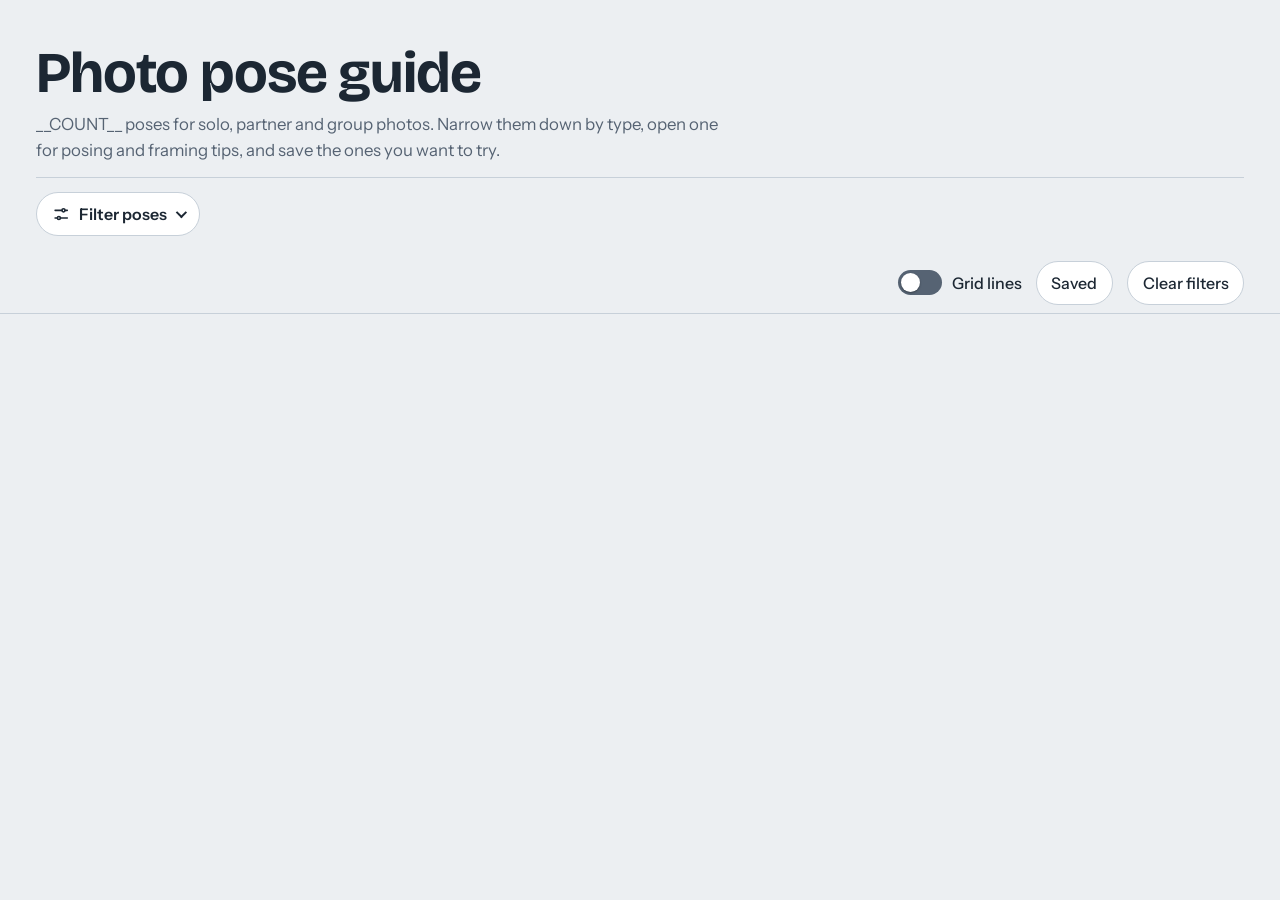
==== generator/template.html @ 7b7f2064 "feat: update filter chip counts live as filters change Each chip count shows how many poses that tag" ====
<!doctype html>
<html lang="en">
<head>
<meta charset="utf-8">
<meta name="viewport" content="width=device-width, initial-scale=1, viewport-fit=cover">
<title>Photo pose guide</title>
<meta name="description" content="__COUNT__ illustrated photo poses for solo, partner and group shots, with posing and framing tips. Filter by type, setting, shot and angle.">
<link rel="icon" href="data:image/svg+xml,%3Csvg xmlns='http://www.w3.org/2000/svg' viewBox='0 0 100 100'%3E%3Ctext y='.9em' font-size='90'%3E%F0%9F%93%B8%3C/text%3E%3C/svg%3E">
<link rel="stylesheet" href="https://fonts.googleapis.com/css2?family=Bricolage+Grotesque:opsz,wght@12..96,500;12..96,700&family=Instrument+Sans:wght@400;500;600&display=swap">
<style>
:root{
  --bg:#ECEFF2;--surface:#FFFFFF;--ink:#1C2733;--muted:#566373;--line:#C7D0D9;--accent:#0E6E6A;--accent-ink:#FFFFFF;
  --star:#9A6400;--veil:rgba(20,28,37,.72);--frame:#FFFFFF;
  --display:"Bricolage Grotesque","Avenir Next","Segoe UI",system-ui,sans-serif;
  --body:"Instrument Sans","Segoe UI",system-ui,-apple-system,sans-serif;
  color-scheme:light;
  box-sizing:border-box;padding-top:env(safe-area-inset-top,0px);padding-bottom:env(safe-area-inset-bottom,0px);
}
@media (prefers-color-scheme: dark){
  :root:not([data-theme="light"]){
    --bg:#10161C;--surface:#19212A;--ink:#E9EEF3;--muted:#A3AFBC;--line:#34414E;--accent:#5CCBC6;--accent-ink:#082120;
    --star:#F2C14E;--veil:rgba(4,8,12,.8);--frame:#19212A;color-scheme:dark;
  }
}
:root[data-theme="dark"]{
  --bg:#10161C;--surface:#19212A;--ink:#E9EEF3;--muted:#A3AFBC;--line:#34414E;--accent:#5CCBC6;--accent-ink:#082120;
  --star:#F2C14E;--veil:rgba(4,8,12,.8);--frame:#19212A;color-scheme:dark;
}
html{scroll-padding-top:env(safe-area-inset-top,0px);height:100%}
*,*::before,*::after{box-sizing:border-box}
body{margin:0;min-height:100%;background:var(--bg);color:var(--ink);font-family:var(--body);font-size:1rem;line-height:1.5;-webkit-text-size-adjust:100%}
body::before{content:"";position:fixed;inset:0 0 auto;height:env(safe-area-inset-top,0px);z-index:10;background:var(--bg)}
button,input{font:inherit;color:inherit}
button{cursor:pointer}
:focus-visible{outline:3px solid var(--accent);outline-offset:2px}
.wrap{max-width:1320px;margin:0 auto;padding:0 clamp(20px,5vw,36px)}

.intro{padding-top:clamp(22px,4vw,44px);padding-bottom:14px}
.intro h1{margin:0;font-family:var(--display);font-weight:700;font-size:clamp(2.1rem,6vw,3.6rem);line-height:1.02;letter-spacing:-.02em}
.intro p{margin:.6rem 0 0;max-width:62ch;color:var(--muted);font-size:1.05rem}

.filters{border-top:1px solid var(--line);padding:6px 0 2px}
.filters summary{list-style:none;display:flex;align-items:center;gap:.55rem;min-height:2.75rem;margin:8px 0;padding:.3rem .95rem;border:1px solid var(--line);border-radius:999px;background:var(--surface);font-weight:600;cursor:pointer;width:max-content}
.filters summary .ico{width:1.15rem;height:1.15rem;flex:none}
.filters[open] summary{margin-bottom:12px}
.filters summary::-webkit-details-marker{display:none}
.filters summary::after{content:"";width:.5rem;height:.5rem;border-right:2px solid currentColor;border-bottom:2px solid currentColor;transform:rotate(45deg) translateY(-2px);transition:transform .15s}
.filters[open] summary::after{transform:rotate(-135deg) translateY(-2px)}
.group{display:grid;grid-template-columns:5.2rem minmax(0,1fr);gap:.4rem .6rem;align-items:start;padding:.35rem 0}
.group h2{margin:.42rem 0 0;font-size:.9rem;font-weight:600;color:var(--muted)}
.chips{display:flex;flex-wrap:wrap;gap:.4rem}
.chip{min-height:2.5rem;padding:.3rem .8rem;border:1px solid var(--line);border-radius:999px;background:var(--surface);font-weight:500;font-size:.95rem;display:inline-flex;align-items:center;gap:.45rem}
.chip.zero:not([aria-pressed="true"]){opacity:.5}
.chip .n{font-size:.8rem;color:var(--muted);font-variant-numeric:tabular-nums}
.chip[aria-pressed="true"]{background:var(--accent);border-color:var(--accent);color:var(--accent-ink)}
.chip[aria-pressed="true"] .n{color:inherit;opacity:.85}
.active{display:flex;flex-wrap:wrap;gap:.4rem;padding:0 0 12px}
.active[hidden]{display:none}
.apill{min-height:2.25rem;padding:.15rem .55rem .15rem .85rem;border:1px solid var(--accent);border-radius:999px;background:var(--surface);font-weight:500;font-size:.92rem;display:inline-flex;align-items:center;gap:.4rem}
.apill .x{font-size:1.15rem;line-height:1;color:var(--muted)}
.badge{min-width:1.7rem;padding:.05rem .5rem;border-radius:999px;background:var(--accent);color:var(--accent-ink);font-size:.85rem;font-weight:600;line-height:1.4;text-align:center;font-variant-numeric:tabular-nums}
.badge[hidden]{display:none}
.search{width:min(100%,22rem);min-height:2.75rem;padding:.4rem .9rem;border:1px solid var(--line);border-radius:999px;background:var(--surface)}
.search::placeholder{color:var(--muted)}

.bar{position:sticky;top:env(safe-area-inset-top,0px);z-index:5;background:var(--bg);border-bottom:1px solid var(--line);margin-top:6px}
.bar .wrap{display:flex;flex-wrap:wrap;align-items:center;gap:.5rem .9rem;padding-top:.55rem;padding-bottom:.55rem}
.bar .count{margin:0 auto 0 0;font-weight:600;font-variant-numeric:tabular-nums}
.plain{min-height:2.75rem;padding:.3rem .9rem;border:1px solid var(--line);border-radius:999px;background:var(--surface);font-weight:500}
.plain[aria-pressed="true"]{background:var(--ink);border-color:var(--ink);color:var(--bg)}
.plain:disabled{opacity:.45;cursor:default}

.grid{list-style:none;margin:0;padding:18px 0 64px;display:grid;gap:22px 14px;grid-template-columns:repeat(auto-fill,minmax(min(46%,188px),1fr))}
.pose{display:block;width:100%;padding:0;border:0;background:none;text-align:left}
.frame{position:relative;display:block;aspect-ratio:3/4;border-radius:10px;overflow:hidden;background:var(--line)}
.frame svg{display:block;width:100%;height:100%}
.frame::before,.frame::after{content:"";position:absolute;width:16%;aspect-ratio:1;border:3px solid #fff;opacity:0;transition:opacity .12s;pointer-events:none;z-index:1}
.frame::before{left:7%;top:5.5%;border-right:0;border-bottom:0}
.frame::after{right:7%;bottom:5.5%;border-left:0;border-top:0}
.pose:hover .frame::before,.pose:hover .frame::after,.pose:focus-visible .frame::before,.pose:focus-visible .frame::after{opacity:.95}
.cap{display:flex;gap:.5rem;align-items:baseline;margin-top:.5rem}
.num{font-variant-numeric:tabular-nums;color:var(--muted);font-size:.9rem;min-width:1.7rem}
.name{font-family:var(--display);font-weight:700;font-size:1.06rem;line-height:1.2}
.saved-mark{margin-left:auto;color:var(--star);font-size:.95rem}
.meta{display:block;margin:.1rem 0 0 2.2rem;color:var(--muted);font-size:.85rem;line-height:1.35}
.empty{padding:48px 0 96px;max-width:46ch}
.empty p{margin:0 0 1rem;font-size:1.1rem}

dialog{width:min(1120px,100vw);max-width:100vw;max-height:100dvh;height:auto;margin:auto;padding:0;border:0;border-radius:16px;background:var(--surface);color:var(--ink)}
dialog::backdrop{background:var(--veil)}
.viewer{display:grid;grid-template-columns:minmax(0,auto) minmax(0,1fr);gap:0;max-height:min(100dvh,900px)}
.shot{position:relative;height:min(100dvh,900px);aspect-ratio:3/4;background:var(--line);touch-action:pan-y}
.shot svg{display:block;width:100%;height:100%}
.thirds-g{display:none;pointer-events:none}
body.thirds .thirds-g{display:inline}
.thirds-g line{vector-effect:non-scaling-stroke}
.info{display:flex;flex-direction:column;gap:.2rem;padding:clamp(22px,3vw,36px);overflow:auto;max-height:min(100dvh,900px)}
.pos{margin:0;color:var(--muted);font-variant-numeric:tabular-nums}
.info h2{margin:.1rem 3rem .5rem 0;font-family:var(--display);font-weight:700;font-size:clamp(1.9rem,4vw,2.8rem);line-height:1.05;letter-spacing:-.015em}
.tags{list-style:none;margin:0 0 .6rem;padding:0;display:flex;flex-wrap:wrap;gap:.35rem}
.tags li{padding:.15rem .65rem;border:1px solid var(--line);border-radius:999px;font-size:.88rem}
.info h3{margin:.9rem 0 .15rem;font-size:.95rem;font-weight:600;color:var(--muted)}
.info p.tip{margin:0;font-size:1.08rem;max-width:44ch}
.actions{display:flex;flex-wrap:wrap;gap:.5rem .9rem;align-items:center;margin-top:1.3rem}
.switch{display:inline-flex;align-items:center;gap:.6rem;min-height:2.75rem;padding:0;border:0;background:none;font-weight:500}
.switch .track{position:relative;flex:none;width:2.75rem;height:1.6rem;border-radius:999px;background:var(--muted);transition:background .15s}
.switch .track::after{content:"";position:absolute;top:.2rem;left:.2rem;width:1.2rem;height:1.2rem;border-radius:50%;background:var(--surface);box-shadow:0 1px 2px rgba(0,0,0,.35);transition:transform .15s}
.switch[aria-checked="true"] .track{background:var(--accent)}
.switch[aria-checked="true"] .track::after{transform:translateX(1.15rem)}
.save[aria-pressed="true"]{background:var(--star);border-color:var(--star);color:var(--surface)}
.nav{display:flex;gap:.5rem;margin-top:auto;padding-top:1.2rem}
.nav .plain{flex:1}
.close{position:absolute;top:10px;right:10px;width:2.75rem;height:2.75rem;border:1px solid var(--line);border-radius:999px;background:var(--surface);font-size:1.4rem;line-height:1}
@media (max-width:760px){
  dialog{width:100vw;height:100dvh;max-height:100dvh;border-radius:0}
  .viewer{grid-template-columns:minmax(0,1fr);max-height:none;height:100dvh;overflow:auto;align-content:start}
  .shot{height:auto;width:100%;max-height:none}
  .info{max-height:none;overflow:visible;padding-bottom:calc(24px + env(safe-area-inset-bottom,0px))}
  .close{position:fixed;top:calc(10px + env(safe-area-inset-top,0px))}
  .group{grid-template-columns:minmax(0,1fr);gap:.2rem}
  .group h2{margin:0}
}
@media (prefers-reduced-motion: reduce){*{transition:none !important}}
</style>
</head>
<body>
<header class="wrap intro">
  <h1>Photo pose guide</h1>
  <p>__COUNT__ poses for solo, partner and group photos. Narrow them down by type, open one for posing and framing tips, and save the ones you want to try.</p>
</header>

<div class="wrap">
  <details class="filters" id="filters">
    <summary><svg class="ico" viewBox="0 0 24 24" fill="none" stroke="currentColor" stroke-width="2" stroke-linecap="round" aria-hidden="true"><path d="M4 7h9M17 7h3M4 17h3M11 17h9"/><circle cx="15" cy="7" r="2"/><circle cx="9" cy="17" r="2"/></svg>Filter poses<span class="badge" id="moreBadge" hidden></span></summary>
    <div id="groups"></div>
    <div class="group"><h2><label for="q">Search</label></h2><div><input class="search" id="q" type="search" placeholder="Try “bench” or “window”" autocomplete="off"></div></div>
  </details>
  <div class="active" id="active" role="group" aria-label="Applied filters" hidden></div>
</div>

<div class="bar">
  <div class="wrap">
    <p class="count" id="count" aria-live="polite"></p>
    <button class="switch" id="gridToggle" type="button" role="switch" aria-checked="false"><span class="track" aria-hidden="true"></span>Grid lines</button>
    <button class="plain" id="savedOnly" type="button" aria-pressed="false">Saved</button>
    <button class="plain" id="clear" type="button">Clear filters</button>
  </div>
</div>

<main class="wrap">
  <ul class="grid" id="grid"></ul>
  <div class="empty" id="empty" hidden>
    <p id="emptyText"></p>
    <button class="plain" id="clear2" type="button">Clear filters</button>
  </div>
</main>

<dialog id="viewer" aria-labelledby="vTitle">
  <div class="viewer">
    <div class="shot" id="vShot">
      <div id="vArt"></div>
    </div>
    <div class="info">
      <p class="pos" id="vPos"></p>
      <h2 id="vTitle"></h2>
      <ul class="tags" id="vTags"></ul>
      <h3>Pose</h3>
      <p class="tip" id="vPose"></p>
      <h3>Framing</h3>
      <p class="tip" id="vFrame"></p>
      <div class="actions">
        <button class="plain save" id="vSave" type="button" aria-pressed="false">Save pose</button>
        <button class="switch" id="vGrid" type="button" role="switch" aria-checked="false"><span class="track" aria-hidden="true"></span>Grid lines</button>
      </div>
      <div class="nav">
        <button class="plain" id="vPrev" type="button">Previous</button>
        <button class="plain" id="vNext" type="button">Next</button>
      </div>
    </div>
    <button class="close" id="vClose" type="button" aria-label="Close pose">×</button>
  </div>
</dialog>

<script id="poses" type="application/json">__DATA__</script>
<script>
(function(){
  var DATA = JSON.parse(document.getElementById('poses').textContent);
  var CARDS = DATA.cards, GROUPS = DATA.groups;
  var $ = function(id){ return document.getElementById(id); };
  var store = {
    get: function(k, d){ try { var v = localStorage.getItem(k); return v === null ? d : JSON.parse(v); } catch (e) { return d; } },
    set: function(k, v){ try { localStorage.setItem(k, JSON.stringify(v)); } catch (e) {} }
  };
  var sel = {}, query = '', savedOnly = false, list = [], openIdx = -1;
  var saved = {}; (store.get('pose-saved', []) || []).forEach(function(n){ saved[n] = true; });
  var showThirds = store.get('pose-thirds', true) !== false;

  function esc(s){ return String(s).replace(/&/g,'&amp;').replace(/</g,'&lt;').replace(/>/g,'&gt;').replace(/"/g,'&quot;'); }
  var THIRDS = '<g class="thirds-g" stroke="#fff" stroke-width="1.25" opacity=".8" aria-hidden="true"><line x1="200" y1="0" x2="200" y2="800"/><line x1="400" y1="0" x2="400" y2="800"/><line x1="0" y1="266.7" x2="600" y2="266.7"/><line x1="0" y1="533.3" x2="600" y2="533.3"/></g>';
  function svg(c){ return '<svg viewBox="0 0 600 800" preserveAspectRatio="xMidYMid slice" role="img" aria-label="' + esc('Pose ' + c.n + ', ' + c.t) + '">' + c.a + THIRDS + '</svg>'; }
  function applyThirds(){
    document.body.classList.toggle('thirds', showThirds);
    $('gridToggle').setAttribute('aria-checked', showThirds ? 'true' : 'false');
    $('vGrid').setAttribute('aria-checked', showThirds ? 'true' : 'false');
  }
  function lower(tags){ return tags.slice(0, 3).map(function(t, i){ return i ? t.toLowerCase() : t; }).join(', '); }

  // filter chips
  var counts = {};
  CARDS.forEach(function(c){ c.g.forEach(function(t){ counts[t] = (counts[t] || 0) + 1; }); });
  $('groups').innerHTML = GROUPS.map(function(g){
    return '<div class="group"><h2>' + esc(g[0]) + '</h2><div class="chips">' + g[1].map(function(t){
      return '<button class="chip" type="button" aria-pressed="false" data-tag="' + esc(t) + '">' + esc(t) + '<span class="n">' + (counts[t] || 0) + '</span></button>';
    }).join('') + '</div></div>';
  }).join('');
  $('groups').addEventListener('click', function(e){
    var b = e.target.closest('.chip'); if (!b) return;
    var t = b.getAttribute('data-tag'); sel[t] = !sel[t];
    b.setAttribute('aria-pressed', sel[t] ? 'true' : 'false');
    render();
  });
  $('q').addEventListener('input', function(){ query = this.value.trim().toLowerCase(); render(); });
  $('savedOnly').addEventListener('click', function(){ savedOnly = !savedOnly; this.setAttribute('aria-pressed', savedOnly ? 'true' : 'false'); render(); });
  function clearAll(){
    sel = {}; query = ''; savedOnly = false; $('q').value = '';
    $('savedOnly').setAttribute('aria-pressed', 'false');
    Array.prototype.forEach.call(document.querySelectorAll('.chip'), function(b){ b.setAttribute('aria-pressed', 'false'); });
    render();
  }
  $('clear').addEventListener('click', clearAll);
  $('clear2').addEventListener('click', clearAll);

  // pills for the applied filters, visible even when the filter panel is closed
  var MAX_PILLS = 3;
  function renderActive(){
    var items = [];
    GROUPS.forEach(function(g){ g[1].forEach(function(t){ if (sel[t]) items.push({ tag: t, label: t }); }); });
    if (query) items.push({ q: true, label: '“' + $('q').value.trim() + '”' });
    var shown = items.slice(0, MAX_PILLS), rest = items.length - shown.length;
    $('active').hidden = !items.length;
    $('active').innerHTML = shown.map(function(it){
      return '<button class="apill" type="button" ' + (it.q ? 'data-q="1"' : 'data-tag="' + esc(it.tag) + '"') +
        ' aria-label="' + esc('Remove filter ' + it.label) + '">' + esc(it.label) + '<span class="x" aria-hidden="true">×</span></button>';
    }).join('');
    // total applied filters, counted on the Filter poses button
    var badge = $('moreBadge'), total = items.length;
    badge.hidden = total <= 0;
    badge.textContent = total > 0 ? '+' + total : '';
    if (total > 0) badge.setAttribute('aria-label', total + ' applied filter' + (total > 1 ? 's' : ''));
  }
  $('active').addEventListener('click', function(e){
    var b = e.target.closest('.apill'); if (!b) return;
    if (b.hasAttribute('data-q')) { query = ''; $('q').value = ''; }
    else {
      var t = b.getAttribute('data-tag'); sel[t] = false;
      Array.prototype.forEach.call(document.querySelectorAll('.chip'), function(c){ if (c.getAttribute('data-tag') === t) c.setAttribute('aria-pressed', 'false'); });
    }
    render();
    var next = $('active').querySelector('.apill'); (next || $('filters').querySelector('summary')).focus();
  });

  // does the card pass saved, search and every group's selection except group `skip` (-1 = none skipped)
  function matchesExcept(c, skip){
    if (savedOnly && !saved[c.n]) return false;
    if (query && (c.t + ' ' + c.p + ' ' + c.f + ' ' + c.g.join(' ')).toLowerCase().indexOf(query) < 0) return false;
    return GROUPS.every(function(g, gi){
      if (gi === skip) return true;
      var on = g[1].filter(function(t){ return sel[t]; });
      return !on.length || on.some(function(t){ return c.g.indexOf(t) >= 0; });
    });
  }
  function matches(c){ return matchesExcept(c, -1); }

  // chip counts show how many poses each tag would give with the other filters applied
  var chipN = {};
  Array.prototype.forEach.call(document.querySelectorAll('.chip'), function(b){
    chipN[b.getAttribute('data-tag')] = { chip: b, n: b.querySelector('.n') };
  });
  function updateCounts(){
    GROUPS.forEach(function(g, gi){
      var base = CARDS.filter(function(c){ return matchesExcept(c, gi); });
      g[1].forEach(function(t){
        var k = base.filter(function(c){ return c.g.indexOf(t) >= 0; }).length, r = chipN[t];
        r.n.textContent = k;
        r.chip.classList.toggle('zero', k === 0);
      });
    });
  }

  // thumbnails are drawn only while near the viewport
  var io = ('IntersectionObserver' in window) ? new IntersectionObserver(function(entries){
    entries.forEach(function(en){
      var f = en.target, c = CARDS[+f.getAttribute('data-i')];
      if (en.isIntersecting) { if (!f.firstChild) f.innerHTML = svg(c); }
      else if (f.firstChild) f.innerHTML = '';
    });
  }, { rootMargin: '700px 0px' }) : null;

  function render(){
    if (io) io.disconnect();
    list = [];
    CARDS.forEach(function(c, i){ if (matches(c)) list.push(i); });
    var filtered = Object.keys(sel).some(function(k){ return sel[k]; }) || query || savedOnly;
    $('count').textContent = filtered ? ('Showing ' + list.length + ' of ' + CARDS.length + ' poses') : (CARDS.length + ' poses');
    $('clear').disabled = !filtered;
    renderActive();
    updateCounts();
    $('grid').innerHTML = list.map(function(i){
      var c = CARDS[i];
      return '<li><button class="pose" type="button" data-i="' + i + '" aria-label="' + esc('Open pose ' + c.n + ', ' + c.t) + '">' +
        '<span class="frame" data-i="' + i + '"></span>' +
        '<span class="cap"><span class="num">' + c.n + '</span><span class="name">' + esc(c.t) + '</span>' +
        (saved[c.n] ? '<span class="saved-mark" title="Saved">★</span>' : '') + '</span>' +
        '<span class="meta">' + esc(lower(c.g)) + '</span></button></li>';
    }).join('');
    var frames = document.querySelectorAll('.frame');
    Array.prototype.forEach.call(frames, function(f){ if (io) io.observe(f); else f.innerHTML = svg(CARDS[+f.getAttribute('data-i')]); });
    var none = !list.length;
    $('empty').hidden = !none; $('grid').hidden = none;
    if (none) $('emptyText').textContent = savedOnly && !Object.keys(saved).length
      ? 'You haven’t saved any poses yet. Open a pose and choose “Save pose” to start a shortlist.'
      : 'No poses match these filters. Remove a tag, change the search, or clear everything.';
  }
  $('grid').addEventListener('click', function(e){
    var b = e.target.closest('.pose'); if (!b) return;
    location.hash = 'pose-' + CARDS[+b.getAttribute('data-i')].n;
  });

  // viewer
  var dlg = $('viewer');
  function show(i){
    var c = CARDS[i]; openIdx = i;
    $('vArt').innerHTML = svg(c);
    var at = list.indexOf(i);
    $('vPos').textContent = 'Pose ' + c.n + (at >= 0 && list.length < CARDS.length ? ', ' + (at + 1) + ' of ' + list.length + ' shown' : ' of ' + CARDS.length);
    $('vTitle').textContent = c.t;
    $('vTags').innerHTML = c.g.map(function(t){ return '<li>' + esc(t) + '</li>'; }).join('');
    $('vPose').textContent = c.p; $('vFrame').textContent = c.f;
    var on = !!saved[c.n];
    $('vSave').setAttribute('aria-pressed', on ? 'true' : 'false');
    $('vSave').textContent = on ? 'Saved ★' : 'Save pose';
    if (!dlg.open) { if (dlg.showModal) dlg.showModal(); else dlg.setAttribute('open', ''); }
    // showModal focuses the first control (Save, below the drawing) and scrolls to it, so move focus without scrolling and reset to the top
    try { $('vClose').focus({ preventScroll: true }); } catch (e) {}
    function top(){
      var info = dlg.querySelector('.info'); if (info) info.scrollTop = 0;
      var vw = dlg.querySelector('.viewer'); if (vw) vw.scrollTop = 0;
      dlg.scrollTop = 0;
    }
    top();
    if (window.requestAnimationFrame) requestAnimationFrame(top);
  }
  function step(d){
    var pool = list.length ? list : CARDS.map(function(_, i){ return i; });
    var at = pool.indexOf(openIdx); if (at < 0) at = 0;
    location.hash = 'pose-' + CARDS[pool[(at + d + pool.length) % pool.length]].n;
  }
  function route(){
    var m = /^#pose-(\d+)$/.exec(location.hash);
    var idx = -1;
    if (m) CARDS.forEach(function(c, i){ if (c.n === +m[1]) idx = i; });
    if (idx >= 0) show(idx);
    else if (dlg.open) { openIdx = -1; dlg.close(); }
  }
  $('vPrev').addEventListener('click', function(){ step(-1); });
  $('vNext').addEventListener('click', function(){ step(1); });
  $('vClose').addEventListener('click', function(){ location.hash = 'all'; });
  dlg.addEventListener('close', function(){ if (/^#pose-/.test(location.hash)) location.hash = 'all'; render(); });
  dlg.addEventListener('click', function(e){ if (e.target === dlg) location.hash = 'all'; });
  dlg.addEventListener('keydown', function(e){
    if (e.key === 'ArrowLeft') { e.preventDefault(); step(-1); }
    if (e.key === 'ArrowRight') { e.preventDefault(); step(1); }
  });
  $('vSave').addEventListener('click', function(){
    var c = CARDS[openIdx]; if (!c) return;
    if (saved[c.n]) delete saved[c.n]; else saved[c.n] = true;
    store.set('pose-saved', Object.keys(saved).map(Number));
    var on = !!saved[c.n];
    this.setAttribute('aria-pressed', on ? 'true' : 'false');
    this.textContent = on ? 'Saved ★' : 'Save pose';
  });
  function setThirds(on){ showThirds = on; store.set('pose-thirds', showThirds); applyThirds(); }
  $('vGrid').addEventListener('click', function(){ setThirds(!showThirds); });
  $('gridToggle').addEventListener('click', function(){ setThirds(!showThirds); });
  var sx = null;
  $('vShot').addEventListener('touchstart', function(e){ sx = e.touches[0].clientX; }, { passive: true });
  $('vShot').addEventListener('touchend', function(e){
    if (sx === null) return;
    var dx = e.changedTouches[0].clientX - sx; sx = null;
    if (Math.abs(dx) > 50) step(dx < 0 ? 1 : -1);
  }, { passive: true });

  $('filters').open = window.matchMedia('(min-width: 760px)').matches;
  applyThirds();
  render();
  window.addEventListener('hashchange', route);
  route();
})();
</script>
</body>
</html>
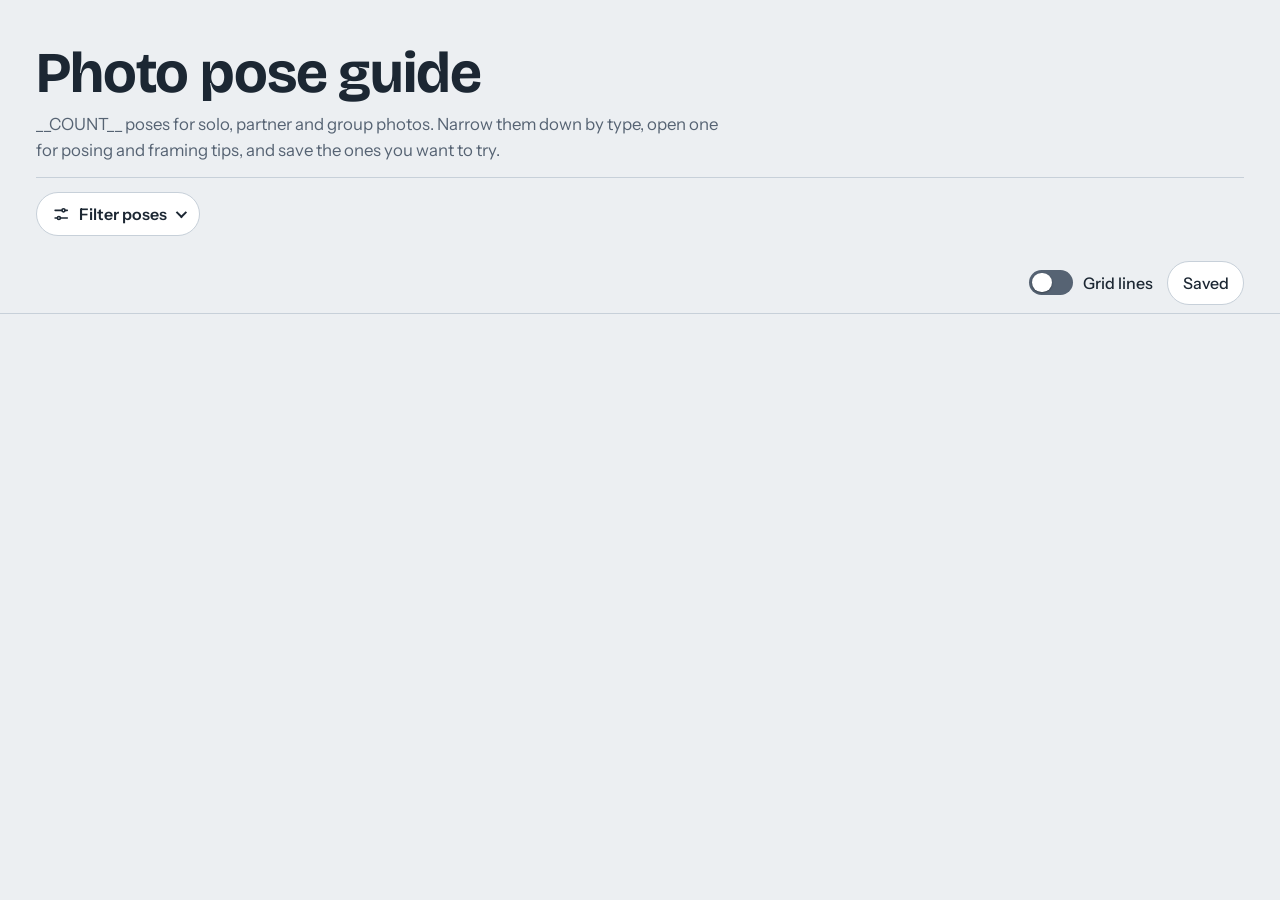
==== commit dcaaa64d: "feat: move Clear filters next to the Filter poses button Replace the details/summary with a button-c" ====
--- a/generator/template.html
+++ b/generator/template.html
@@ -40,12 +40,13 @@
 .intro p{margin:.6rem 0 0;max-width:62ch;color:var(--muted);font-size:1.05rem}
 
 .filters{border-top:1px solid var(--line);padding:6px 0 2px}
-.filters summary{list-style:none;display:flex;align-items:center;gap:.55rem;min-height:2.75rem;margin:8px 0;padding:.3rem .95rem;border:1px solid var(--line);border-radius:999px;background:var(--surface);font-weight:600;cursor:pointer;width:max-content}
-.filters summary .ico{width:1.15rem;height:1.15rem;flex:none}
-.filters[open] summary{margin-bottom:12px}
-.filters summary::-webkit-details-marker{display:none}
-.filters summary::after{content:"";width:.5rem;height:.5rem;border-right:2px solid currentColor;border-bottom:2px solid currentColor;transform:rotate(45deg) translateY(-2px);transition:transform .15s}
-.filters[open] summary::after{transform:rotate(-135deg) translateY(-2px)}
+.frow{display:flex;flex-wrap:wrap;align-items:center;gap:.5rem;margin:8px 0}
+.filters.open .frow{margin-bottom:12px}
+.fbtn{display:inline-flex;align-items:center;gap:.55rem;min-height:2.75rem;padding:.3rem .95rem;border:1px solid var(--line);border-radius:999px;background:var(--surface);font-weight:600}
+.fbtn .ico{width:1.15rem;height:1.15rem;flex:none}
+.fbtn::after{content:"";width:.5rem;height:.5rem;border-right:2px solid currentColor;border-bottom:2px solid currentColor;transform:rotate(45deg) translateY(-2px);transition:transform .15s}
+.fbtn[aria-expanded="true"]::after{transform:rotate(-135deg) translateY(-2px)}
+#clear[hidden]{display:none}
 .group{display:grid;grid-template-columns:5.2rem minmax(0,1fr);gap:.4rem .6rem;align-items:start;padding:.35rem 0}
 .group h2{margin:.42rem 0 0;font-size:.9rem;font-weight:600;color:var(--muted)}
 .chips{display:flex;flex-wrap:wrap;gap:.4rem}
@@ -130,11 +131,16 @@
 </header>
 
 <div class="wrap">
-  <details class="filters" id="filters">
-    <summary><svg class="ico" viewBox="0 0 24 24" fill="none" stroke="currentColor" stroke-width="2" stroke-linecap="round" aria-hidden="true"><path d="M4 7h9M17 7h3M4 17h3M11 17h9"/><circle cx="15" cy="7" r="2"/><circle cx="9" cy="17" r="2"/></svg>Filter poses<span class="badge" id="moreBadge" hidden></span></summary>
-    <div id="groups"></div>
-    <div class="group"><h2><label for="q">Search</label></h2><div><input class="search" id="q" type="search" placeholder="Try “bench” or “window”" autocomplete="off"></div></div>
-  </details>
+  <div class="filters" id="filters">
+    <div class="frow">
+      <button class="fbtn" id="filterBtn" type="button" aria-expanded="false" aria-controls="filterPanel"><svg class="ico" viewBox="0 0 24 24" fill="none" stroke="currentColor" stroke-width="2" stroke-linecap="round" aria-hidden="true"><path d="M4 7h9M17 7h3M4 17h3M11 17h9"/><circle cx="15" cy="7" r="2"/><circle cx="9" cy="17" r="2"/></svg>Filter poses<span class="badge" id="moreBadge" hidden></span></button>
+      <button class="plain" id="clear" type="button" hidden>Clear filters</button>
+    </div>
+    <div id="filterPanel" hidden>
+      <div id="groups"></div>
+      <div class="group"><h2><label for="q">Search</label></h2><div><input class="search" id="q" type="search" placeholder="Try “bench” or “window”" autocomplete="off"></div></div>
+    </div>
+  </div>
   <div class="active" id="active" role="group" aria-label="Applied filters" hidden></div>
 </div>
 
@@ -143,7 +149,6 @@
     <p class="count" id="count" aria-live="polite"></p>
     <button class="switch" id="gridToggle" type="button" role="switch" aria-checked="false"><span class="track" aria-hidden="true"></span>Grid lines</button>
     <button class="plain" id="savedOnly" type="button" aria-pressed="false">Saved</button>
-    <button class="plain" id="clear" type="button">Clear filters</button>
   </div>
 </div>
 
@@ -256,7 +261,7 @@
       Array.prototype.forEach.call(document.querySelectorAll('.chip'), function(c){ if (c.getAttribute('data-tag') === t) c.setAttribute('aria-pressed', 'false'); });
     }
     render();
-    var next = $('active').querySelector('.apill'); (next || $('filters').querySelector('summary')).focus();
+    var next = $('active').querySelector('.apill'); (next || $('filterBtn')).focus();
   });
 
   // does the card pass saved, search and every group's selection except group `skip` (-1 = none skipped)
@@ -302,7 +307,7 @@
     CARDS.forEach(function(c, i){ if (matches(c)) list.push(i); });
     var filtered = Object.keys(sel).some(function(k){ return sel[k]; }) || query || savedOnly;
     $('count').textContent = filtered ? ('Showing ' + list.length + ' of ' + CARDS.length + ' poses') : (CARDS.length + ' poses');
-    $('clear').disabled = !filtered;
+    $('clear').hidden = !filtered;
     renderActive();
     updateCounts();
     $('grid').innerHTML = list.map(function(i){
@@ -390,7 +395,13 @@
     if (Math.abs(dx) > 50) step(dx < 0 ? 1 : -1);
   }, { passive: true });
 
-  $('filters').open = window.matchMedia('(min-width: 760px)').matches;
+  function setFilterOpen(on){
+    $('filterPanel').hidden = !on;
+    $('filterBtn').setAttribute('aria-expanded', on ? 'true' : 'false');
+    $('filters').classList.toggle('open', on);
+  }
+  $('filterBtn').addEventListener('click', function(){ setFilterOpen($('filterPanel').hidden); });
+  setFilterOpen(window.matchMedia('(min-width: 760px)').matches);
   applyThirds();
   render();
   window.addEventListener('hashchange', route);
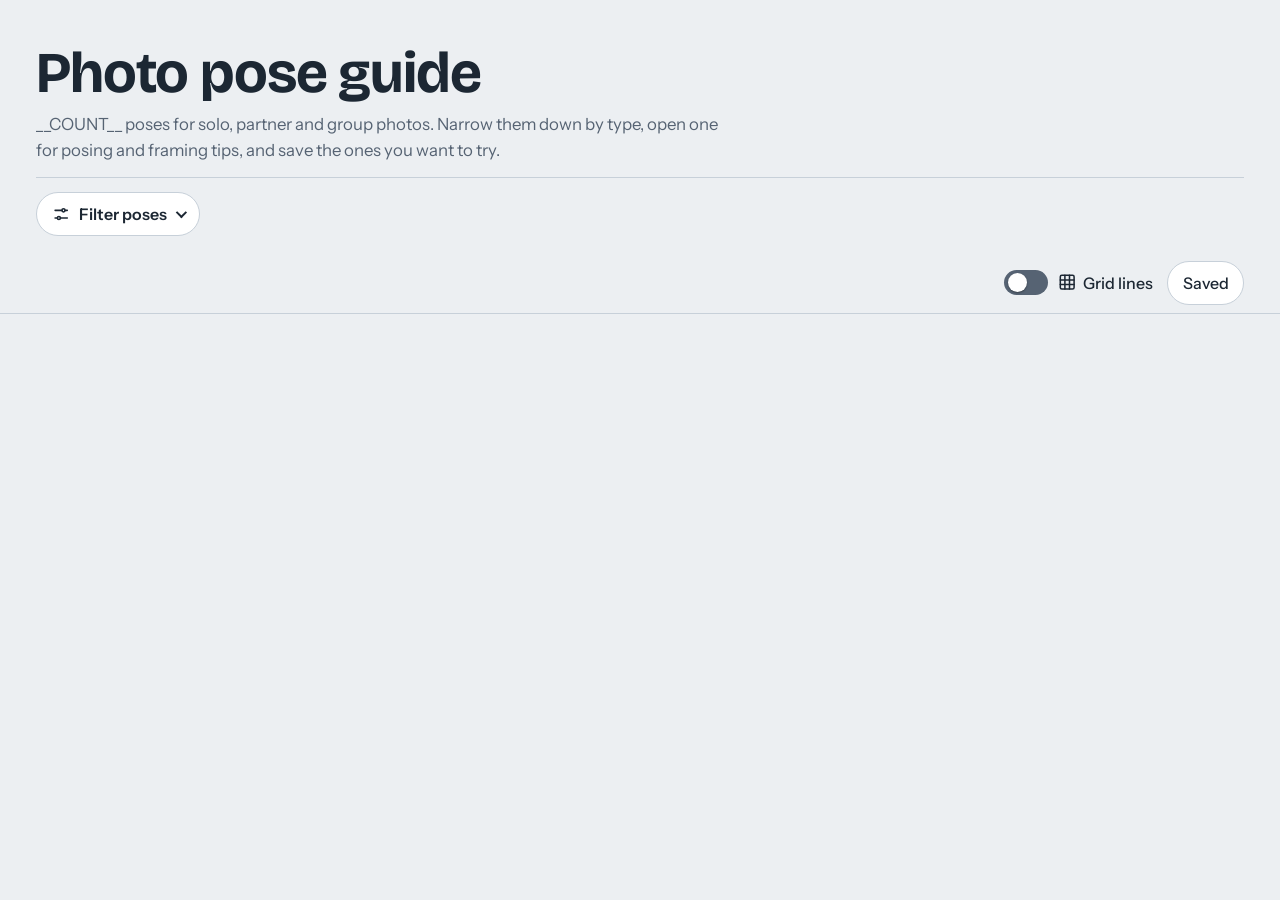
==== commit e21b4072: "Add a grid icon to the Grid lines switches Shows a small thirds-grid icon between the toggle and its" ====
--- a/generator/template.html
+++ b/generator/template.html
@@ -106,6 +106,7 @@
 .switch{display:inline-flex;align-items:center;gap:.6rem;min-height:2.75rem;padding:0;border:0;background:none;font-weight:500}
 .switch .track{position:relative;flex:none;width:2.75rem;height:1.6rem;border-radius:999px;background:var(--muted);transition:background .15s}
 .switch .track::after{content:"";position:absolute;top:.2rem;left:.2rem;width:1.2rem;height:1.2rem;border-radius:50%;background:var(--surface);box-shadow:0 1px 2px rgba(0,0,0,.35);transition:transform .15s}
+.switch .gico{width:1.15rem;height:1.15rem;flex:none;margin-right:-.2rem}
 .switch[aria-checked="true"] .track{background:var(--accent)}
 .switch[aria-checked="true"] .track::after{transform:translateX(1.15rem)}
 .save[aria-pressed="true"]{background:var(--star);border-color:var(--star);color:var(--surface)}
@@ -147,7 +148,7 @@
 <div class="bar">
   <div class="wrap">
     <p class="count" id="count" aria-live="polite"></p>
-    <button class="switch" id="gridToggle" type="button" role="switch" aria-checked="false"><span class="track" aria-hidden="true"></span>Grid lines</button>
+    <button class="switch" id="gridToggle" type="button" role="switch" aria-checked="false"><span class="track" aria-hidden="true"></span><svg class="gico" viewBox="0 0 24 24" fill="none" stroke="currentColor" stroke-width="2" stroke-linecap="round" aria-hidden="true"><rect x="3" y="3" width="18" height="18" rx="2"/><path d="M9 3v18M15 3v18M3 9h18M3 15h18"/></svg>Grid lines</button>
     <button class="plain" id="savedOnly" type="button" aria-pressed="false">Saved</button>
   </div>
 </div>
@@ -175,7 +176,7 @@
       <p class="tip" id="vFrame"></p>
       <div class="actions">
         <button class="plain save" id="vSave" type="button" aria-pressed="false">Save pose</button>
-        <button class="switch" id="vGrid" type="button" role="switch" aria-checked="false"><span class="track" aria-hidden="true"></span>Grid lines</button>
+        <button class="switch" id="vGrid" type="button" role="switch" aria-checked="false"><span class="track" aria-hidden="true"></span><svg class="gico" viewBox="0 0 24 24" fill="none" stroke="currentColor" stroke-width="2" stroke-linecap="round" aria-hidden="true"><rect x="3" y="3" width="18" height="18" rx="2"/><path d="M9 3v18M15 3v18M3 9h18M3 15h18"/></svg>Grid lines</button>
       </div>
       <div class="nav">
         <button class="plain" id="vPrev" type="button">Previous</button>
@@ -401,7 +402,7 @@
     $('filters').classList.toggle('open', on);
   }
   $('filterBtn').addEventListener('click', function(){ setFilterOpen($('filterPanel').hidden); });
-  setFilterOpen(window.matchMedia('(min-width: 760px)').matches);
+  setFilterOpen(false);
   applyThirds();
   render();
   window.addEventListener('hashchange', route);
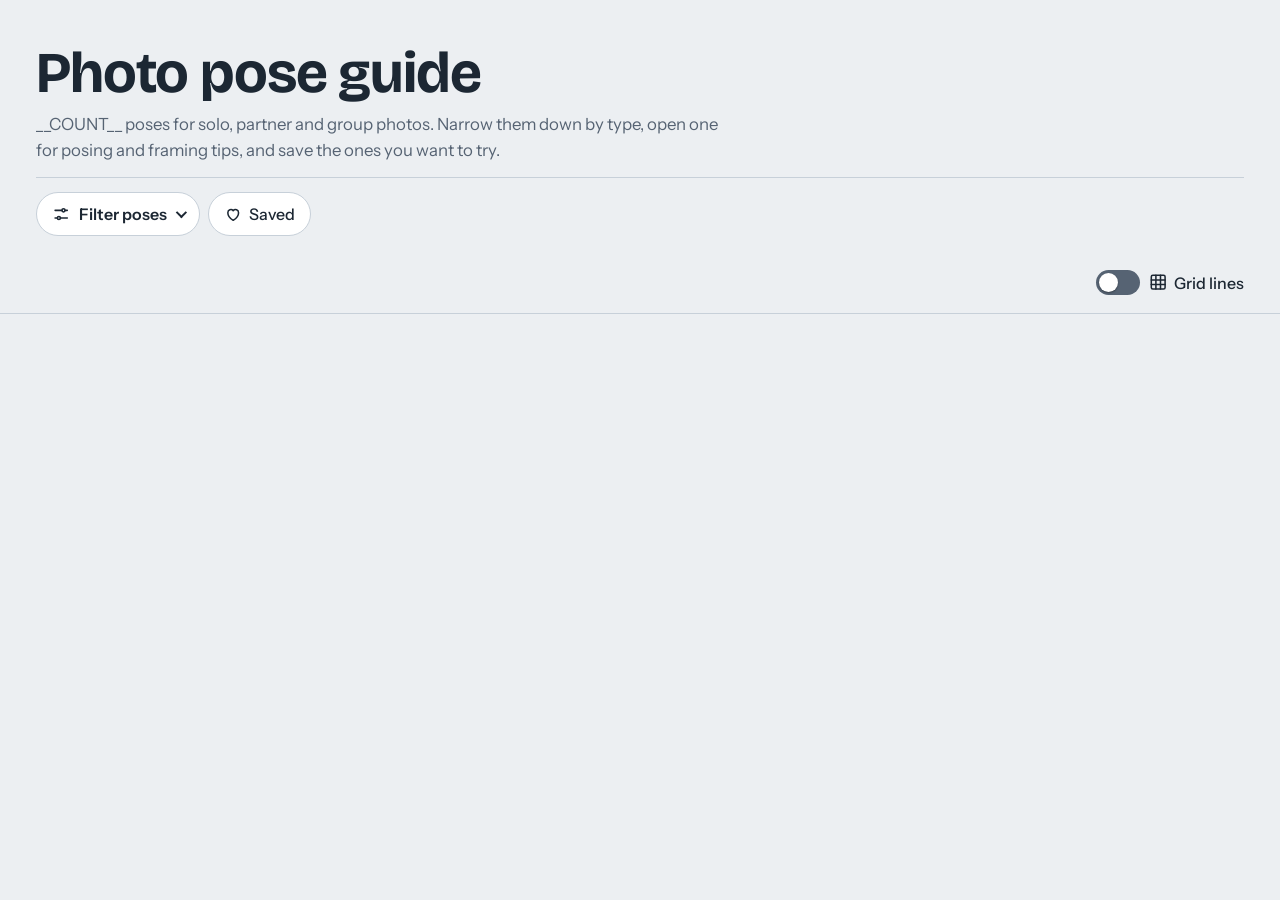
==== commit ecd720c4: "Move the Saved filter next to Filter poses Saved narrows the list like the other filters, so it now " ====
--- a/generator/template.html
+++ b/generator/template.html
@@ -69,6 +69,10 @@
 .bar .count{margin:0 auto 0 0;font-weight:600;font-variant-numeric:tabular-nums}
 .plain{min-height:2.75rem;padding:.3rem .9rem;border:1px solid var(--line);border-radius:999px;background:var(--surface);font-weight:500}
 .plain[aria-pressed="true"]{background:var(--ink);border-color:var(--ink);color:var(--bg)}
+.sbtn{display:inline-flex;align-items:center;gap:.45rem}
+.sbtn .ico{width:1.15rem;height:1.15rem;flex:none}
+.sbtn[aria-pressed="true"]{background:var(--accent);border-color:var(--accent);color:var(--accent-ink)}
+.sbtn[aria-pressed="true"] .ico{fill:currentColor}
 .plain:disabled{opacity:.45;cursor:default}
 
 .grid{list-style:none;margin:0;padding:18px 0 64px;display:grid;gap:22px 14px;grid-template-columns:repeat(auto-fill,minmax(min(46%,188px),1fr))}
@@ -135,6 +139,7 @@
   <div class="filters" id="filters">
     <div class="frow">
       <button class="fbtn" id="filterBtn" type="button" aria-expanded="false" aria-controls="filterPanel"><svg class="ico" viewBox="0 0 24 24" fill="none" stroke="currentColor" stroke-width="2" stroke-linecap="round" aria-hidden="true"><path d="M4 7h9M17 7h3M4 17h3M11 17h9"/><circle cx="15" cy="7" r="2"/><circle cx="9" cy="17" r="2"/></svg>Filter poses<span class="badge" id="moreBadge" hidden></span></button>
+      <button class="plain sbtn" id="savedOnly" type="button" aria-pressed="false"><svg class="ico" viewBox="0 0 24 24" fill="none" stroke="currentColor" stroke-width="2" stroke-linecap="round" stroke-linejoin="round" aria-hidden="true"><path d="M12 20s-7-4.4-7-10a4 4 0 0 1 7-2.6A4 4 0 0 1 19 10c0 5.6-7 10-7 10z"/></svg>Saved</button>
       <button class="plain" id="clear" type="button" hidden>Clear filters</button>
     </div>
     <div id="filterPanel" hidden>
@@ -149,7 +154,6 @@
   <div class="wrap">
     <p class="count" id="count" aria-live="polite"></p>
     <button class="switch" id="gridToggle" type="button" role="switch" aria-checked="false"><span class="track" aria-hidden="true"></span><svg class="gico" viewBox="0 0 24 24" fill="none" stroke="currentColor" stroke-width="2" stroke-linecap="round" aria-hidden="true"><rect x="3" y="3" width="18" height="18" rx="2"/><path d="M9 3v18M15 3v18M3 9h18M3 15h18"/></svg>Grid lines</button>
-    <button class="plain" id="savedOnly" type="button" aria-pressed="false">Saved</button>
   </div>
 </div>
 
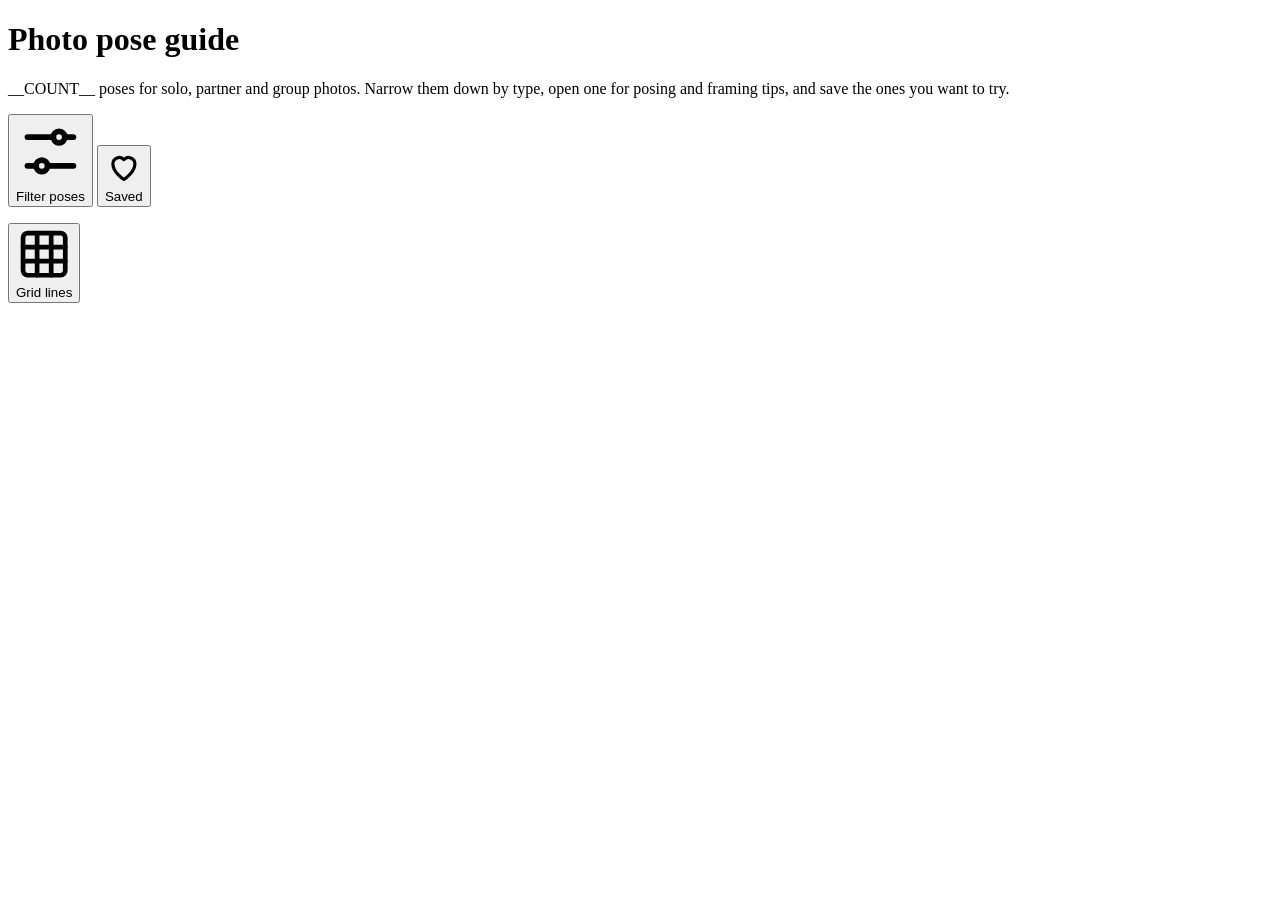
==== commit 80a4144f: "Split the page's CSS and JS out of template.html The stylesheet and script now live in generator/sty" ====
--- a/generator/template.html
+++ b/generator/template.html
@@ -8,125 +8,7 @@
 <link rel="icon" href="data:image/svg+xml,%3Csvg xmlns='http://www.w3.org/2000/svg' viewBox='0 0 100 100'%3E%3Ctext y='.9em' font-size='90'%3E%F0%9F%93%B8%3C/text%3E%3C/svg%3E">
 <link rel="stylesheet" href="https://fonts.googleapis.com/css2?family=Bricolage+Grotesque:opsz,wght@12..96,500;12..96,700&family=Instrument+Sans:wght@400;500;600&display=swap">
 <style>
-:root{
-  --bg:#ECEFF2;--surface:#FFFFFF;--ink:#1C2733;--muted:#566373;--line:#C7D0D9;--accent:#0E6E6A;--accent-ink:#FFFFFF;
-  --star:#9A6400;--veil:rgba(20,28,37,.72);--frame:#FFFFFF;
-  --display:"Bricolage Grotesque","Avenir Next","Segoe UI",system-ui,sans-serif;
-  --body:"Instrument Sans","Segoe UI",system-ui,-apple-system,sans-serif;
-  color-scheme:light;
-  box-sizing:border-box;padding-top:env(safe-area-inset-top,0px);padding-bottom:env(safe-area-inset-bottom,0px);
-}
-@media (prefers-color-scheme: dark){
-  :root:not([data-theme="light"]){
-    --bg:#10161C;--surface:#19212A;--ink:#E9EEF3;--muted:#A3AFBC;--line:#34414E;--accent:#5CCBC6;--accent-ink:#082120;
-    --star:#F2C14E;--veil:rgba(4,8,12,.8);--frame:#19212A;color-scheme:dark;
-  }
-}
-:root[data-theme="dark"]{
-  --bg:#10161C;--surface:#19212A;--ink:#E9EEF3;--muted:#A3AFBC;--line:#34414E;--accent:#5CCBC6;--accent-ink:#082120;
-  --star:#F2C14E;--veil:rgba(4,8,12,.8);--frame:#19212A;color-scheme:dark;
-}
-html{scroll-padding-top:env(safe-area-inset-top,0px);height:100%}
-*,*::before,*::after{box-sizing:border-box}
-body{margin:0;min-height:100%;background:var(--bg);color:var(--ink);font-family:var(--body);font-size:1rem;line-height:1.5;-webkit-text-size-adjust:100%}
-body::before{content:"";position:fixed;inset:0 0 auto;height:env(safe-area-inset-top,0px);z-index:10;background:var(--bg)}
-button,input{font:inherit;color:inherit}
-button{cursor:pointer}
-:focus-visible{outline:3px solid var(--accent);outline-offset:2px}
-.wrap{max-width:1320px;margin:0 auto;padding:0 clamp(20px,5vw,36px)}
-
-.intro{padding-top:clamp(22px,4vw,44px);padding-bottom:14px}
-.intro h1{margin:0;font-family:var(--display);font-weight:700;font-size:clamp(2.1rem,6vw,3.6rem);line-height:1.02;letter-spacing:-.02em}
-.intro p{margin:.6rem 0 0;max-width:62ch;color:var(--muted);font-size:1.05rem}
-
-.filters{border-top:1px solid var(--line);padding:6px 0 2px}
-.frow{display:flex;flex-wrap:wrap;align-items:center;gap:.5rem;margin:8px 0}
-.filters.open .frow{margin-bottom:12px}
-.fbtn{display:inline-flex;align-items:center;gap:.55rem;min-height:2.75rem;padding:.3rem .95rem;border:1px solid var(--line);border-radius:999px;background:var(--surface);font-weight:600}
-.fbtn .ico{width:1.15rem;height:1.15rem;flex:none}
-.fbtn::after{content:"";width:.5rem;height:.5rem;border-right:2px solid currentColor;border-bottom:2px solid currentColor;transform:rotate(45deg) translateY(-2px);transition:transform .15s}
-.fbtn[aria-expanded="true"]::after{transform:rotate(-135deg) translateY(-2px)}
-#clear[hidden]{display:none}
-.group{display:grid;grid-template-columns:5.2rem minmax(0,1fr);gap:.4rem .6rem;align-items:start;padding:.35rem 0}
-.group h2{margin:.42rem 0 0;font-size:.9rem;font-weight:600;color:var(--muted)}
-.chips{display:flex;flex-wrap:wrap;gap:.4rem}
-.chip{min-height:2.5rem;padding:.3rem .8rem;border:1px solid var(--line);border-radius:999px;background:var(--surface);font-weight:500;font-size:.95rem;display:inline-flex;align-items:center;gap:.45rem}
-.chip.zero:not([aria-pressed="true"]){opacity:.5}
-.chip .n{font-size:.8rem;color:var(--muted);font-variant-numeric:tabular-nums}
-.chip[aria-pressed="true"]{background:var(--accent);border-color:var(--accent);color:var(--accent-ink)}
-.chip[aria-pressed="true"] .n{color:inherit;opacity:.85}
-.active{display:flex;flex-wrap:wrap;gap:.4rem;padding:0 0 12px}
-.active[hidden]{display:none}
-.apill{min-height:2.25rem;padding:.15rem .55rem .15rem .85rem;border:1px solid var(--accent);border-radius:999px;background:var(--surface);font-weight:500;font-size:.92rem;display:inline-flex;align-items:center;gap:.4rem}
-.apill .x{font-size:1.15rem;line-height:1;color:var(--muted)}
-.badge{min-width:1.7rem;padding:.05rem .5rem;border-radius:999px;background:var(--accent);color:var(--accent-ink);font-size:.85rem;font-weight:600;line-height:1.4;text-align:center;font-variant-numeric:tabular-nums}
-.badge[hidden]{display:none}
-.search{width:min(100%,22rem);min-height:2.75rem;padding:.4rem .9rem;border:1px solid var(--line);border-radius:999px;background:var(--surface)}
-.search::placeholder{color:var(--muted)}
-
-.bar{position:sticky;top:env(safe-area-inset-top,0px);z-index:5;background:var(--bg);border-bottom:1px solid var(--line);margin-top:6px}
-.bar .wrap{display:flex;flex-wrap:wrap;align-items:center;gap:.5rem .9rem;padding-top:.55rem;padding-bottom:.55rem}
-.bar .count{margin:0 auto 0 0;font-weight:600;font-variant-numeric:tabular-nums}
-.plain{min-height:2.75rem;padding:.3rem .9rem;border:1px solid var(--line);border-radius:999px;background:var(--surface);font-weight:500}
-.plain[aria-pressed="true"]{background:var(--ink);border-color:var(--ink);color:var(--bg)}
-.sbtn{display:inline-flex;align-items:center;gap:.45rem}
-.sbtn .ico{width:1.15rem;height:1.15rem;flex:none}
-.sbtn[aria-pressed="true"]{background:var(--accent);border-color:var(--accent);color:var(--accent-ink)}
-.sbtn[aria-pressed="true"] .ico{fill:currentColor}
-.plain:disabled{opacity:.45;cursor:default}
-
-.grid{list-style:none;margin:0;padding:18px 0 64px;display:grid;gap:22px 14px;grid-template-columns:repeat(auto-fill,minmax(min(46%,188px),1fr))}
-.pose{display:block;width:100%;padding:0;border:0;background:none;text-align:left}
-.frame{position:relative;display:block;aspect-ratio:3/4;border-radius:10px;overflow:hidden;background:var(--line)}
-.frame svg{display:block;width:100%;height:100%}
-.frame::before,.frame::after{content:"";position:absolute;width:16%;aspect-ratio:1;border:3px solid #fff;opacity:0;transition:opacity .12s;pointer-events:none;z-index:1}
-.frame::before{left:7%;top:5.5%;border-right:0;border-bottom:0}
-.frame::after{right:7%;bottom:5.5%;border-left:0;border-top:0}
-.pose:hover .frame::before,.pose:hover .frame::after,.pose:focus-visible .frame::before,.pose:focus-visible .frame::after{opacity:.95}
-.cap{display:flex;gap:.5rem;align-items:baseline;margin-top:.5rem}
-.num{font-variant-numeric:tabular-nums;color:var(--muted);font-size:.9rem;min-width:1.7rem}
-.name{font-family:var(--display);font-weight:700;font-size:1.06rem;line-height:1.2}
-.saved-mark{margin-left:auto;color:var(--star);font-size:.95rem}
-.meta{display:block;margin:.1rem 0 0 2.2rem;color:var(--muted);font-size:.85rem;line-height:1.35}
-.empty{padding:48px 0 96px;max-width:46ch}
-.empty p{margin:0 0 1rem;font-size:1.1rem}
-
-dialog{width:min(1120px,100vw);max-width:100vw;max-height:100dvh;height:auto;margin:auto;padding:0;border:0;border-radius:16px;background:var(--surface);color:var(--ink)}
-dialog::backdrop{background:var(--veil)}
-.viewer{display:grid;grid-template-columns:minmax(0,auto) minmax(0,1fr);gap:0;max-height:min(100dvh,900px)}
-.shot{position:relative;height:min(100dvh,900px);aspect-ratio:3/4;background:var(--line);touch-action:pan-y}
-.shot svg{display:block;width:100%;height:100%}
-.thirds-g{display:none;pointer-events:none}
-body.thirds .thirds-g{display:inline}
-.thirds-g line{vector-effect:non-scaling-stroke}
-.info{display:flex;flex-direction:column;gap:.2rem;padding:clamp(22px,3vw,36px);overflow:auto;max-height:min(100dvh,900px)}
-.pos{margin:0;color:var(--muted);font-variant-numeric:tabular-nums}
-.info h2{margin:.1rem 3rem .5rem 0;font-family:var(--display);font-weight:700;font-size:clamp(1.9rem,4vw,2.8rem);line-height:1.05;letter-spacing:-.015em}
-.tags{list-style:none;margin:0 0 .6rem;padding:0;display:flex;flex-wrap:wrap;gap:.35rem}
-.tags li{padding:.15rem .65rem;border:1px solid var(--line);border-radius:999px;font-size:.88rem}
-.info h3{margin:.9rem 0 .15rem;font-size:.95rem;font-weight:600;color:var(--muted)}
-.info p.tip{margin:0;font-size:1.08rem;max-width:44ch}
-.actions{display:flex;flex-wrap:wrap;gap:.5rem .9rem;align-items:center;margin-top:1.3rem}
-.switch{display:inline-flex;align-items:center;gap:.6rem;min-height:2.75rem;padding:0;border:0;background:none;font-weight:500}
-.switch .track{position:relative;flex:none;width:2.75rem;height:1.6rem;border-radius:999px;background:var(--muted);transition:background .15s}
-.switch .track::after{content:"";position:absolute;top:.2rem;left:.2rem;width:1.2rem;height:1.2rem;border-radius:50%;background:var(--surface);box-shadow:0 1px 2px rgba(0,0,0,.35);transition:transform .15s}
-.switch .gico{width:1.15rem;height:1.15rem;flex:none;margin-right:-.2rem}
-.switch[aria-checked="true"] .track{background:var(--accent)}
-.switch[aria-checked="true"] .track::after{transform:translateX(1.15rem)}
-.save[aria-pressed="true"]{background:var(--star);border-color:var(--star);color:var(--surface)}
-.nav{display:flex;gap:.5rem;margin-top:auto;padding-top:1.2rem}
-.nav .plain{flex:1}
-.close{position:absolute;top:10px;right:10px;width:2.75rem;height:2.75rem;border:1px solid var(--line);border-radius:999px;background:var(--surface);font-size:1.4rem;line-height:1}
-@media (max-width:760px){
-  dialog{width:100vw;height:100dvh;max-height:100dvh;border-radius:0}
-  .viewer{grid-template-columns:minmax(0,1fr);max-height:none;height:100dvh;overflow:auto;align-content:start}
-  .shot{height:auto;width:100%;max-height:none}
-  .info{max-height:none;overflow:visible;padding-bottom:calc(24px + env(safe-area-inset-bottom,0px))}
-  .close{position:fixed;top:calc(10px + env(safe-area-inset-top,0px))}
-  .group{grid-template-columns:minmax(0,1fr);gap:.2rem}
-  .group h2{margin:0}
-}
-@media (prefers-reduced-motion: reduce){*{transition:none !important}}
+__CSS__
 </style>
 </head>
 <body>
@@ -179,7 +61,7 @@
       <h3>Framing</h3>
       <p class="tip" id="vFrame"></p>
       <div class="actions">
-        <button class="plain save" id="vSave" type="button" aria-pressed="false">Save pose</button>
+        <button class="plain save sbtn" id="vSave" type="button" aria-pressed="false"><svg class="ico" viewBox="0 0 24 24" fill="none" stroke="currentColor" stroke-width="2" stroke-linecap="round" stroke-linejoin="round" aria-hidden="true"><path d="M12 20s-7-4.4-7-10a4 4 0 0 1 7-2.6A4 4 0 0 1 19 10c0 5.6-7 10-7 10z"/></svg><span id="vSaveLabel">Save pose</span></button>
         <button class="switch" id="vGrid" type="button" role="switch" aria-checked="false"><span class="track" aria-hidden="true"></span><svg class="gico" viewBox="0 0 24 24" fill="none" stroke="currentColor" stroke-width="2" stroke-linecap="round" aria-hidden="true"><rect x="3" y="3" width="18" height="18" rx="2"/><path d="M9 3v18M15 3v18M3 9h18M3 15h18"/></svg>Grid lines</button>
       </div>
       <div class="nav">
@@ -193,225 +75,7 @@
 
 <script id="poses" type="application/json">__DATA__</script>
 <script>
-(function(){
-  var DATA = JSON.parse(document.getElementById('poses').textContent);
-  var CARDS = DATA.cards, GROUPS = DATA.groups;
-  var $ = function(id){ return document.getElementById(id); };
-  var store = {
-    get: function(k, d){ try { var v = localStorage.getItem(k); return v === null ? d : JSON.parse(v); } catch (e) { return d; } },
-    set: function(k, v){ try { localStorage.setItem(k, JSON.stringify(v)); } catch (e) {} }
-  };
-  var sel = {}, query = '', savedOnly = false, list = [], openIdx = -1;
-  var saved = {}; (store.get('pose-saved', []) || []).forEach(function(n){ saved[n] = true; });
-  var showThirds = store.get('pose-thirds', true) !== false;
-
-  function esc(s){ return String(s).replace(/&/g,'&amp;').replace(/</g,'&lt;').replace(/>/g,'&gt;').replace(/"/g,'&quot;'); }
-  var THIRDS = '<g class="thirds-g" stroke="#fff" stroke-width="1.25" opacity=".8" aria-hidden="true"><line x1="200" y1="0" x2="200" y2="800"/><line x1="400" y1="0" x2="400" y2="800"/><line x1="0" y1="266.7" x2="600" y2="266.7"/><line x1="0" y1="533.3" x2="600" y2="533.3"/></g>';
-  function svg(c){ return '<svg viewBox="0 0 600 800" preserveAspectRatio="xMidYMid slice" role="img" aria-label="' + esc('Pose ' + c.n + ', ' + c.t) + '">' + c.a + THIRDS + '</svg>'; }
-  function applyThirds(){
-    document.body.classList.toggle('thirds', showThirds);
-    $('gridToggle').setAttribute('aria-checked', showThirds ? 'true' : 'false');
-    $('vGrid').setAttribute('aria-checked', showThirds ? 'true' : 'false');
-  }
-  function lower(tags){ return tags.slice(0, 3).map(function(t, i){ return i ? t.toLowerCase() : t; }).join(', '); }
-
-  // filter chips
-  var counts = {};
-  CARDS.forEach(function(c){ c.g.forEach(function(t){ counts[t] = (counts[t] || 0) + 1; }); });
-  $('groups').innerHTML = GROUPS.map(function(g){
-    return '<div class="group"><h2>' + esc(g[0]) + '</h2><div class="chips">' + g[1].map(function(t){
-      return '<button class="chip" type="button" aria-pressed="false" data-tag="' + esc(t) + '">' + esc(t) + '<span class="n">' + (counts[t] || 0) + '</span></button>';
-    }).join('') + '</div></div>';
-  }).join('');
-  $('groups').addEventListener('click', function(e){
-    var b = e.target.closest('.chip'); if (!b) return;
-    var t = b.getAttribute('data-tag'); sel[t] = !sel[t];
-    b.setAttribute('aria-pressed', sel[t] ? 'true' : 'false');
-    render();
-  });
-  $('q').addEventListener('input', function(){ query = this.value.trim().toLowerCase(); render(); });
-  $('savedOnly').addEventListener('click', function(){ savedOnly = !savedOnly; this.setAttribute('aria-pressed', savedOnly ? 'true' : 'false'); render(); });
-  function clearAll(){
-    sel = {}; query = ''; savedOnly = false; $('q').value = '';
-    $('savedOnly').setAttribute('aria-pressed', 'false');
-    Array.prototype.forEach.call(document.querySelectorAll('.chip'), function(b){ b.setAttribute('aria-pressed', 'false'); });
-    render();
-  }
-  $('clear').addEventListener('click', clearAll);
-  $('clear2').addEventListener('click', clearAll);
-
-  // pills for the applied filters, visible even when the filter panel is closed
-  var MAX_PILLS = 3;
-  function renderActive(){
-    var items = [];
-    GROUPS.forEach(function(g){ g[1].forEach(function(t){ if (sel[t]) items.push({ tag: t, label: t }); }); });
-    if (query) items.push({ q: true, label: '“' + $('q').value.trim() + '”' });
-    var shown = items.slice(0, MAX_PILLS), rest = items.length - shown.length;
-    $('active').hidden = !items.length;
-    $('active').innerHTML = shown.map(function(it){
-      return '<button class="apill" type="button" ' + (it.q ? 'data-q="1"' : 'data-tag="' + esc(it.tag) + '"') +
-        ' aria-label="' + esc('Remove filter ' + it.label) + '">' + esc(it.label) + '<span class="x" aria-hidden="true">×</span></button>';
-    }).join('');
-    // total applied filters, counted on the Filter poses button
-    var badge = $('moreBadge'), total = items.length;
-    badge.hidden = total <= 0;
-    badge.textContent = total > 0 ? '+' + total : '';
-    if (total > 0) badge.setAttribute('aria-label', total + ' applied filter' + (total > 1 ? 's' : ''));
-  }
-  $('active').addEventListener('click', function(e){
-    var b = e.target.closest('.apill'); if (!b) return;
-    if (b.hasAttribute('data-q')) { query = ''; $('q').value = ''; }
-    else {
-      var t = b.getAttribute('data-tag'); sel[t] = false;
-      Array.prototype.forEach.call(document.querySelectorAll('.chip'), function(c){ if (c.getAttribute('data-tag') === t) c.setAttribute('aria-pressed', 'false'); });
-    }
-    render();
-    var next = $('active').querySelector('.apill'); (next || $('filterBtn')).focus();
-  });
-
-  // does the card pass saved, search and every group's selection except group `skip` (-1 = none skipped)
-  function matchesExcept(c, skip){
-    if (savedOnly && !saved[c.n]) return false;
-    if (query && (c.t + ' ' + c.p + ' ' + c.f + ' ' + c.g.join(' ')).toLowerCase().indexOf(query) < 0) return false;
-    return GROUPS.every(function(g, gi){
-      if (gi === skip) return true;
-      var on = g[1].filter(function(t){ return sel[t]; });
-      return !on.length || on.some(function(t){ return c.g.indexOf(t) >= 0; });
-    });
-  }
-  function matches(c){ return matchesExcept(c, -1); }
-
-  // chip counts show how many poses each tag would give with the other filters applied
-  var chipN = {};
-  Array.prototype.forEach.call(document.querySelectorAll('.chip'), function(b){
-    chipN[b.getAttribute('data-tag')] = { chip: b, n: b.querySelector('.n') };
-  });
-  function updateCounts(){
-    GROUPS.forEach(function(g, gi){
-      var base = CARDS.filter(function(c){ return matchesExcept(c, gi); });
-      g[1].forEach(function(t){
-        var k = base.filter(function(c){ return c.g.indexOf(t) >= 0; }).length, r = chipN[t];
-        r.n.textContent = k;
-        r.chip.classList.toggle('zero', k === 0);
-      });
-    });
-  }
-
-  // thumbnails are drawn only while near the viewport
-  var io = ('IntersectionObserver' in window) ? new IntersectionObserver(function(entries){
-    entries.forEach(function(en){
-      var f = en.target, c = CARDS[+f.getAttribute('data-i')];
-      if (en.isIntersecting) { if (!f.firstChild) f.innerHTML = svg(c); }
-      else if (f.firstChild) f.innerHTML = '';
-    });
-  }, { rootMargin: '700px 0px' }) : null;
-
-  function render(){
-    if (io) io.disconnect();
-    list = [];
-    CARDS.forEach(function(c, i){ if (matches(c)) list.push(i); });
-    var filtered = Object.keys(sel).some(function(k){ return sel[k]; }) || query || savedOnly;
-    $('count').textContent = filtered ? ('Showing ' + list.length + ' of ' + CARDS.length + ' poses') : (CARDS.length + ' poses');
-    $('clear').hidden = !filtered;
-    renderActive();
-    updateCounts();
-    $('grid').innerHTML = list.map(function(i){
-      var c = CARDS[i];
-      return '<li><button class="pose" type="button" data-i="' + i + '" aria-label="' + esc('Open pose ' + c.n + ', ' + c.t) + '">' +
-        '<span class="frame" data-i="' + i + '"></span>' +
-        '<span class="cap"><span class="num">' + c.n + '</span><span class="name">' + esc(c.t) + '</span>' +
-        (saved[c.n] ? '<span class="saved-mark" title="Saved">★</span>' : '') + '</span>' +
-        '<span class="meta">' + esc(lower(c.g)) + '</span></button></li>';
-    }).join('');
-    var frames = document.querySelectorAll('.frame');
-    Array.prototype.forEach.call(frames, function(f){ if (io) io.observe(f); else f.innerHTML = svg(CARDS[+f.getAttribute('data-i')]); });
-    var none = !list.length;
-    $('empty').hidden = !none; $('grid').hidden = none;
-    if (none) $('emptyText').textContent = savedOnly && !Object.keys(saved).length
-      ? 'You haven’t saved any poses yet. Open a pose and choose “Save pose” to start a shortlist.'
-      : 'No poses match these filters. Remove a tag, change the search, or clear everything.';
-  }
-  $('grid').addEventListener('click', function(e){
-    var b = e.target.closest('.pose'); if (!b) return;
-    location.hash = 'pose-' + CARDS[+b.getAttribute('data-i')].n;
-  });
-
-  // viewer
-  var dlg = $('viewer');
-  function show(i){
-    var c = CARDS[i]; openIdx = i;
-    $('vArt').innerHTML = svg(c);
-    var at = list.indexOf(i);
-    $('vPos').textContent = 'Pose ' + c.n + (at >= 0 && list.length < CARDS.length ? ', ' + (at + 1) + ' of ' + list.length + ' shown' : ' of ' + CARDS.length);
-    $('vTitle').textContent = c.t;
-    $('vTags').innerHTML = c.g.map(function(t){ return '<li>' + esc(t) + '</li>'; }).join('');
-    $('vPose').textContent = c.p; $('vFrame').textContent = c.f;
-    var on = !!saved[c.n];
-    $('vSave').setAttribute('aria-pressed', on ? 'true' : 'false');
-    $('vSave').textContent = on ? 'Saved ★' : 'Save pose';
-    if (!dlg.open) { if (dlg.showModal) dlg.showModal(); else dlg.setAttribute('open', ''); }
-    // showModal focuses the first control (Save, below the drawing) and scrolls to it, so move focus without scrolling and reset to the top
-    try { $('vClose').focus({ preventScroll: true }); } catch (e) {}
-    function top(){
-      var info = dlg.querySelector('.info'); if (info) info.scrollTop = 0;
-      var vw = dlg.querySelector('.viewer'); if (vw) vw.scrollTop = 0;
-      dlg.scrollTop = 0;
-    }
-    top();
-    if (window.requestAnimationFrame) requestAnimationFrame(top);
-  }
-  function step(d){
-    var pool = list.length ? list : CARDS.map(function(_, i){ return i; });
-    var at = pool.indexOf(openIdx); if (at < 0) at = 0;
-    location.hash = 'pose-' + CARDS[pool[(at + d + pool.length) % pool.length]].n;
-  }
-  function route(){
-    var m = /^#pose-(\d+)$/.exec(location.hash);
-    var idx = -1;
-    if (m) CARDS.forEach(function(c, i){ if (c.n === +m[1]) idx = i; });
-    if (idx >= 0) show(idx);
-    else if (dlg.open) { openIdx = -1; dlg.close(); }
-  }
-  $('vPrev').addEventListener('click', function(){ step(-1); });
-  $('vNext').addEventListener('click', function(){ step(1); });
-  $('vClose').addEventListener('click', function(){ location.hash = 'all'; });
-  dlg.addEventListener('close', function(){ if (/^#pose-/.test(location.hash)) location.hash = 'all'; render(); });
-  dlg.addEventListener('click', function(e){ if (e.target === dlg) location.hash = 'all'; });
-  dlg.addEventListener('keydown', function(e){
-    if (e.key === 'ArrowLeft') { e.preventDefault(); step(-1); }
-    if (e.key === 'ArrowRight') { e.preventDefault(); step(1); }
-  });
-  $('vSave').addEventListener('click', function(){
-    var c = CARDS[openIdx]; if (!c) return;
-    if (saved[c.n]) delete saved[c.n]; else saved[c.n] = true;
-    store.set('pose-saved', Object.keys(saved).map(Number));
-    var on = !!saved[c.n];
-    this.setAttribute('aria-pressed', on ? 'true' : 'false');
-    this.textContent = on ? 'Saved ★' : 'Save pose';
-  });
-  function setThirds(on){ showThirds = on; store.set('pose-thirds', showThirds); applyThirds(); }
-  $('vGrid').addEventListener('click', function(){ setThirds(!showThirds); });
-  $('gridToggle').addEventListener('click', function(){ setThirds(!showThirds); });
-  var sx = null;
-  $('vShot').addEventListener('touchstart', function(e){ sx = e.touches[0].clientX; }, { passive: true });
-  $('vShot').addEventListener('touchend', function(e){
-    if (sx === null) return;
-    var dx = e.changedTouches[0].clientX - sx; sx = null;
-    if (Math.abs(dx) > 50) step(dx < 0 ? 1 : -1);
-  }, { passive: true });
-
-  function setFilterOpen(on){
-    $('filterPanel').hidden = !on;
-    $('filterBtn').setAttribute('aria-expanded', on ? 'true' : 'false');
-    $('filters').classList.toggle('open', on);
-  }
-  $('filterBtn').addEventListener('click', function(){ setFilterOpen($('filterPanel').hidden); });
-  setFilterOpen(false);
-  applyThirds();
-  render();
-  window.addEventListener('hashchange', route);
-  route();
-})();
+__JS__
 </script>
 </body>
 </html>
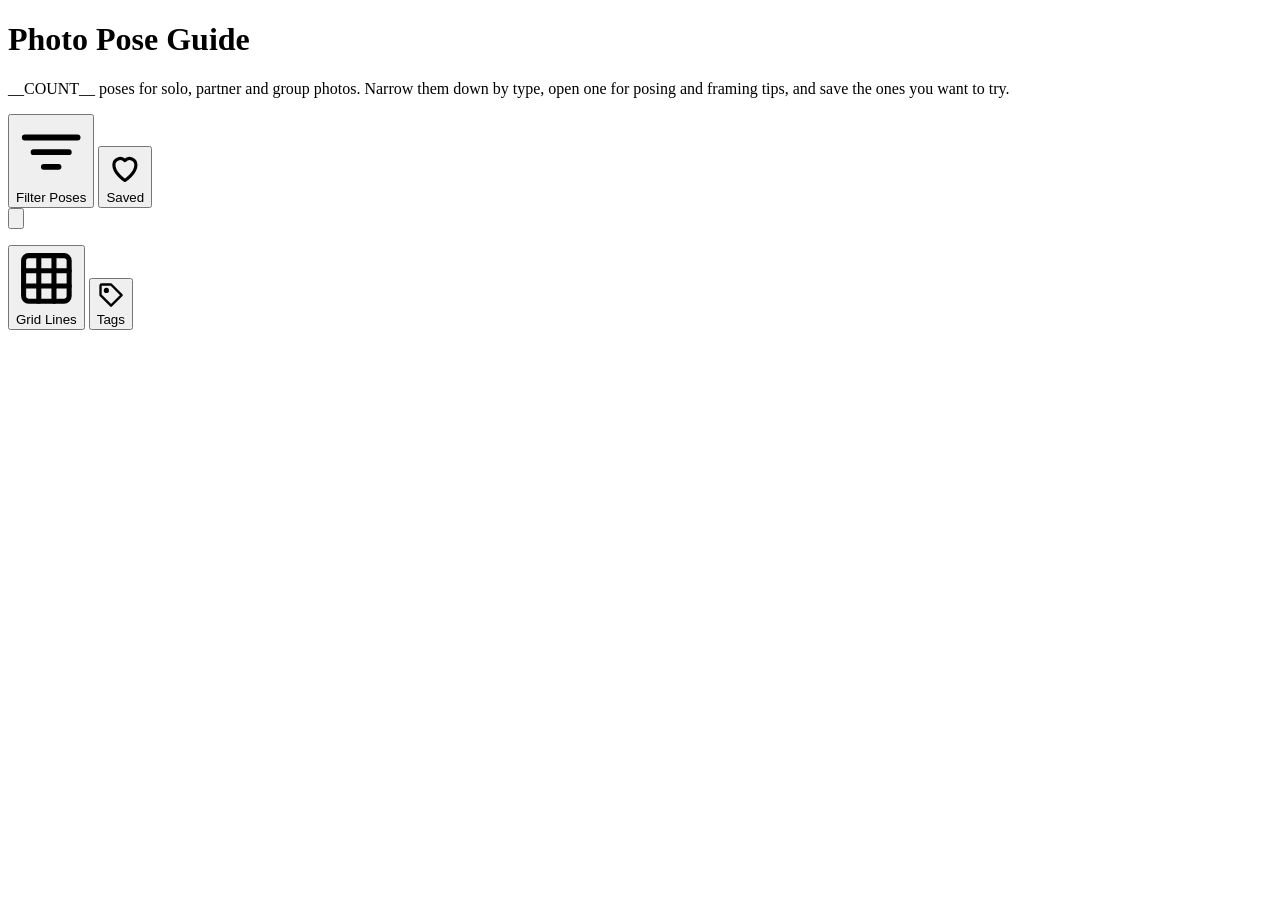
==== commit e72ad097: "Add filter icons, card tag pills and motion to the page - Line icons on filter group labels and on P" ====
--- a/generator/template.html
+++ b/generator/template.html
@@ -3,7 +3,7 @@
 <head>
 <meta charset="utf-8">
 <meta name="viewport" content="width=device-width, initial-scale=1, viewport-fit=cover">
-<title>Photo pose guide</title>
+<title>Photo Pose Guide</title>
 <meta name="description" content="__COUNT__ illustrated photo poses for solo, partner and group shots, with posing and framing tips. Filter by type, setting, shot and angle.">
 <link rel="icon" href="data:image/svg+xml,%3Csvg xmlns='http://www.w3.org/2000/svg' viewBox='0 0 100 100'%3E%3Ctext y='.9em' font-size='90'%3E%F0%9F%93%B8%3C/text%3E%3C/svg%3E">
 <link rel="stylesheet" href="https://fonts.googleapis.com/css2?family=Bricolage+Grotesque:opsz,wght@12..96,500;12..96,700&family=Instrument+Sans:wght@400;500;600&display=swap">
@@ -13,29 +13,33 @@
 </head>
 <body>
 <header class="wrap intro">
-  <h1>Photo pose guide</h1>
+  <h1>Photo Pose Guide</h1>
   <p>__COUNT__ poses for solo, partner and group photos. Narrow them down by type, open one for posing and framing tips, and save the ones you want to try.</p>
 </header>
 
 <div class="wrap">
   <div class="filters" id="filters">
     <div class="frow">
-      <button class="fbtn" id="filterBtn" type="button" aria-expanded="false" aria-controls="filterPanel"><svg class="ico" viewBox="0 0 24 24" fill="none" stroke="currentColor" stroke-width="2" stroke-linecap="round" aria-hidden="true"><path d="M4 7h9M17 7h3M4 17h3M11 17h9"/><circle cx="15" cy="7" r="2"/><circle cx="9" cy="17" r="2"/></svg>Filter poses<span class="badge" id="moreBadge" hidden></span></button>
+      <button class="fbtn" id="filterBtn" type="button" aria-expanded="false" aria-controls="filterPanel"><svg class="ico" viewBox="0 0 24 24" fill="none" stroke="currentColor" stroke-width="2" stroke-linecap="round" aria-hidden="true"><path d="M3 7h18M6 12h12M9.5 17h5"/></svg>Filter Poses<span class="badge" id="moreBadge" hidden></span></button>
       <button class="plain sbtn" id="savedOnly" type="button" aria-pressed="false"><svg class="ico" viewBox="0 0 24 24" fill="none" stroke="currentColor" stroke-width="2" stroke-linecap="round" stroke-linejoin="round" aria-hidden="true"><path d="M12 20s-7-4.4-7-10a4 4 0 0 1 7-2.6A4 4 0 0 1 19 10c0 5.6-7 10-7 10z"/></svg>Saved</button>
-      <button class="plain" id="clear" type="button" hidden>Clear filters</button>
+      <button class="plain sbtn" id="clear" type="button" hidden><svg class="ico" viewBox="0 0 24 24" fill="none" stroke="currentColor" stroke-width="2" stroke-linecap="round" aria-hidden="true"><path d="M6 6l12 12M18 6L6 18"/></svg>Clear Filters</button>
     </div>
     <div id="filterPanel" hidden>
-      <div id="groups"></div>
-      <div class="group"><h2><label for="q">Search</label></h2><div><input class="search" id="q" type="search" placeholder="Try “bench” or “window”" autocomplete="off"></div></div>
+      <div class="fold">
+        <div id="groups"></div>
+        <div class="group"><h2><svg class="gi" viewBox="0 0 24 24" fill="none" stroke="currentColor" stroke-width="2" stroke-linecap="round" aria-hidden="true"><circle cx="11" cy="11" r="6"/><path d="M20 20l-4.5-4.5"/></svg><label for="q">Search</label></h2><div><input class="search" id="q" type="search" placeholder="Try “bench” or “window”" autocomplete="off"></div></div>
+      </div>
     </div>
   </div>
-  <div class="active" id="active" role="group" aria-label="Applied filters" hidden></div>
 </div>
 
 <div class="bar">
   <div class="wrap">
+    <button class="plain sbtn home iconly" id="homeBar" type="button" aria-label="Home" title="Home"><svg class="ico" viewBox="0 0 24 24" fill="none" stroke="currentColor" stroke-width="2" stroke-linecap="round" stroke-linejoin="round" aria-hidden="true"><path d="M3 11l9-8 9 8M5 10v10h5v-6h4v6h5V10"/></svg></button>
     <p class="count" id="count" aria-live="polite"></p>
-    <button class="switch" id="gridToggle" type="button" role="switch" aria-checked="false"><span class="track" aria-hidden="true"></span><svg class="gico" viewBox="0 0 24 24" fill="none" stroke="currentColor" stroke-width="2" stroke-linecap="round" aria-hidden="true"><rect x="3" y="3" width="18" height="18" rx="2"/><path d="M9 3v18M15 3v18M3 9h18M3 15h18"/></svg>Grid lines</button>
+    <button class="switch" id="gridToggle" type="button" role="switch" aria-checked="false"><span class="track" aria-hidden="true"></span><svg class="gico" viewBox="0 0 24 24" fill="none" stroke="currentColor" stroke-width="2" stroke-linecap="round" aria-hidden="true"><rect x="3" y="3" width="18" height="18" rx="2"/><path d="M9 3v18M15 3v18M3 9h18M3 15h18"/></svg>Grid Lines</button>
+    <button class="switch" id="tagToggle" type="button" role="switch" aria-checked="true"><span class="track" aria-hidden="true"></span><svg class="gico" viewBox="0 0 24 24" fill="none" stroke="currentColor" stroke-width="2" stroke-linecap="round" stroke-linejoin="round" aria-hidden="true"><path d="M3 12V4a1 1 0 0 1 1-1h8l9 9-9 9z"/><circle cx="8" cy="8" r="1.2" fill="currentColor"/></svg>Tags</button>
+    <div class="active" id="active" role="group" aria-label="Applied filters" hidden></div>
   </div>
 </div>
 
@@ -43,7 +47,7 @@
   <ul class="grid" id="grid"></ul>
   <div class="empty" id="empty" hidden>
     <p id="emptyText"></p>
-    <button class="plain" id="clear2" type="button">Clear filters</button>
+    <button class="plain sbtn" id="clear2" type="button"><svg class="ico" viewBox="0 0 24 24" fill="none" stroke="currentColor" stroke-width="2" stroke-linecap="round" aria-hidden="true"><path d="M6 6l12 12M18 6L6 18"/></svg>Clear Filters</button>
   </div>
 </main>
 
@@ -61,8 +65,8 @@
       <h3>Framing</h3>
       <p class="tip" id="vFrame"></p>
       <div class="actions">
-        <button class="plain save sbtn" id="vSave" type="button" aria-pressed="false"><svg class="ico" viewBox="0 0 24 24" fill="none" stroke="currentColor" stroke-width="2" stroke-linecap="round" stroke-linejoin="round" aria-hidden="true"><path d="M12 20s-7-4.4-7-10a4 4 0 0 1 7-2.6A4 4 0 0 1 19 10c0 5.6-7 10-7 10z"/></svg><span id="vSaveLabel">Save pose</span></button>
-        <button class="switch" id="vGrid" type="button" role="switch" aria-checked="false"><span class="track" aria-hidden="true"></span><svg class="gico" viewBox="0 0 24 24" fill="none" stroke="currentColor" stroke-width="2" stroke-linecap="round" aria-hidden="true"><rect x="3" y="3" width="18" height="18" rx="2"/><path d="M9 3v18M15 3v18M3 9h18M3 15h18"/></svg>Grid lines</button>
+        <button class="plain save sbtn" id="vSave" type="button" aria-pressed="false"><span class="sv-size" aria-hidden="true"><svg class="ico" viewBox="0 0 24 24" fill="none" stroke="currentColor" stroke-width="2" stroke-linecap="round" stroke-linejoin="round" aria-hidden="true"><path d="M12 20s-7-4.4-7-10a4 4 0 0 1 7-2.6A4 4 0 0 1 19 10c0 5.6-7 10-7 10z"/></svg>Save Pose</span><span class="sv-live"><svg class="ico" viewBox="0 0 24 24" fill="none" stroke="currentColor" stroke-width="2" stroke-linecap="round" stroke-linejoin="round" aria-hidden="true"><path d="M12 20s-7-4.4-7-10a4 4 0 0 1 7-2.6A4 4 0 0 1 19 10c0 5.6-7 10-7 10z"/></svg><span id="vSaveLabel">Save Pose</span></span></button>
+        <button class="switch" id="vGrid" type="button" role="switch" aria-checked="false"><span class="track" aria-hidden="true"></span><svg class="gico" viewBox="0 0 24 24" fill="none" stroke="currentColor" stroke-width="2" stroke-linecap="round" aria-hidden="true"><rect x="3" y="3" width="18" height="18" rx="2"/><path d="M9 3v18M15 3v18M3 9h18M3 15h18"/></svg>Grid Lines</button>
       </div>
       <div class="nav">
         <button class="plain" id="vPrev" type="button">Previous</button>
